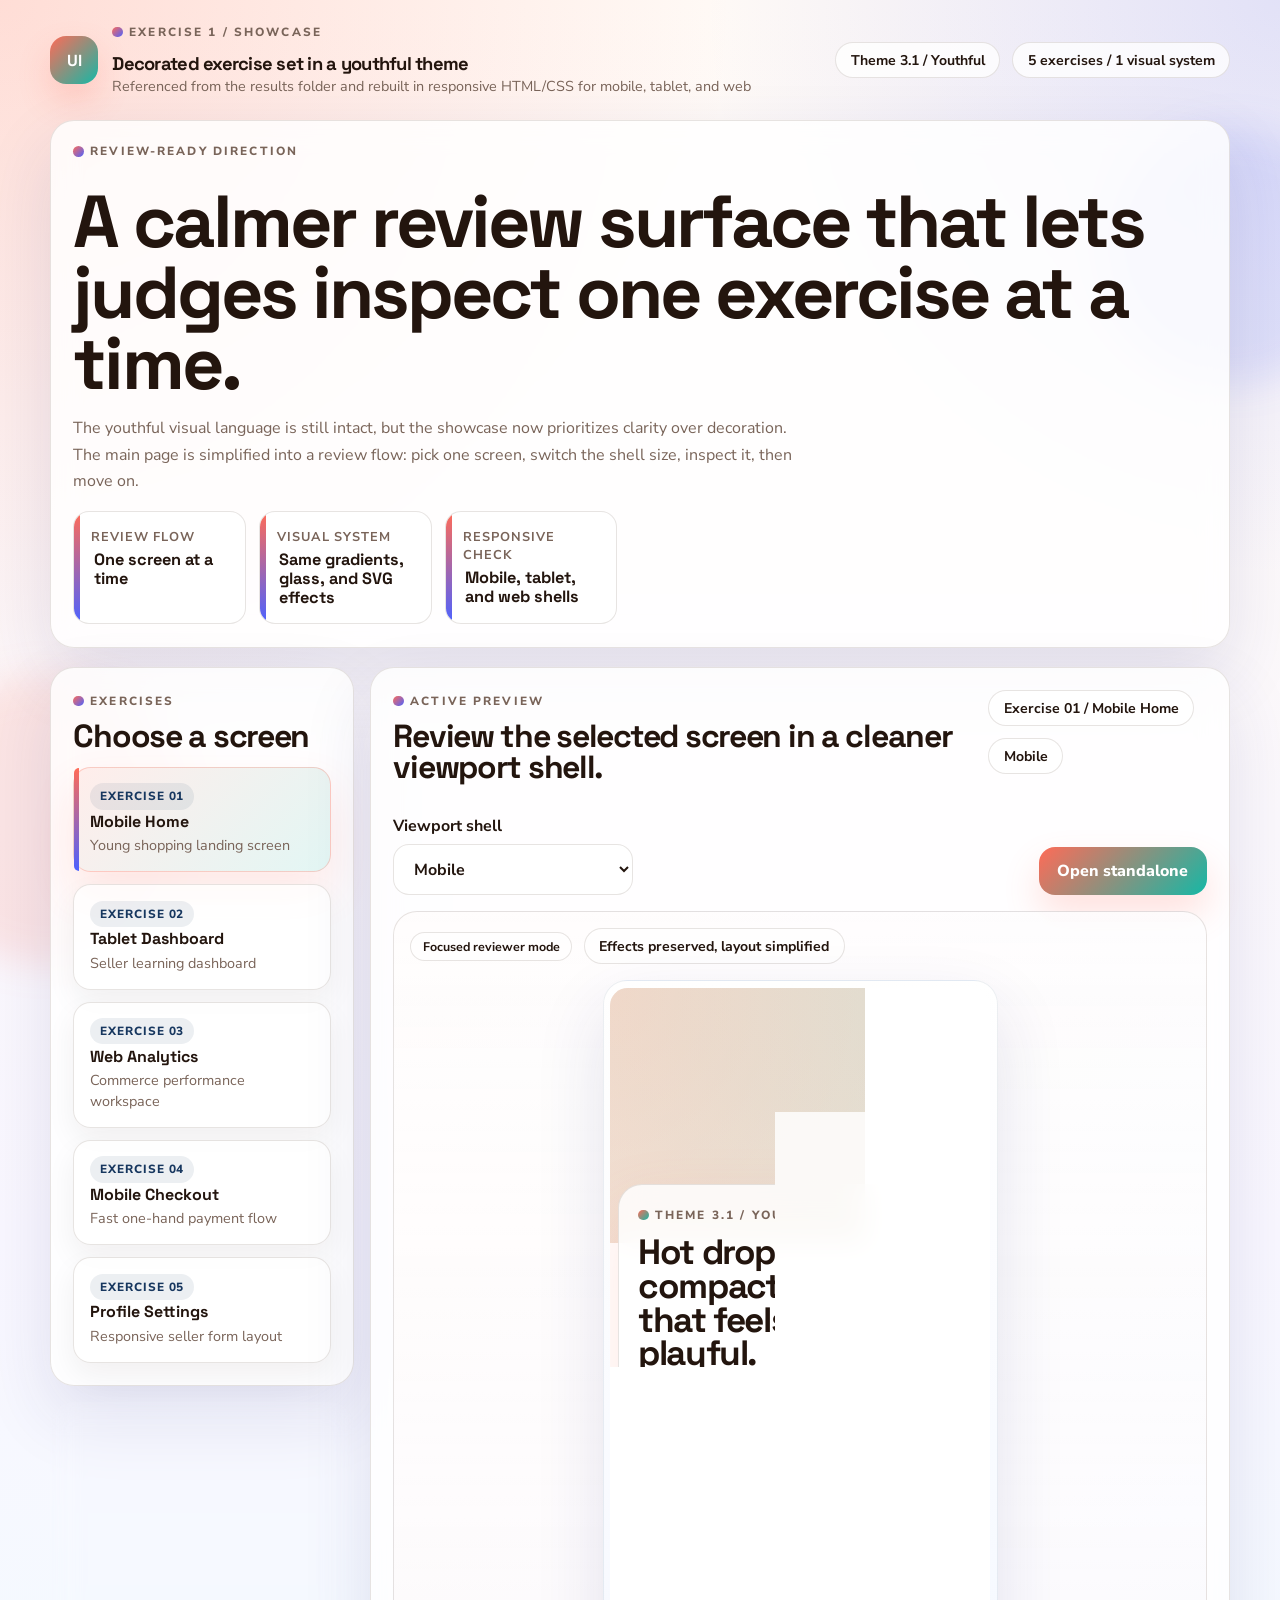
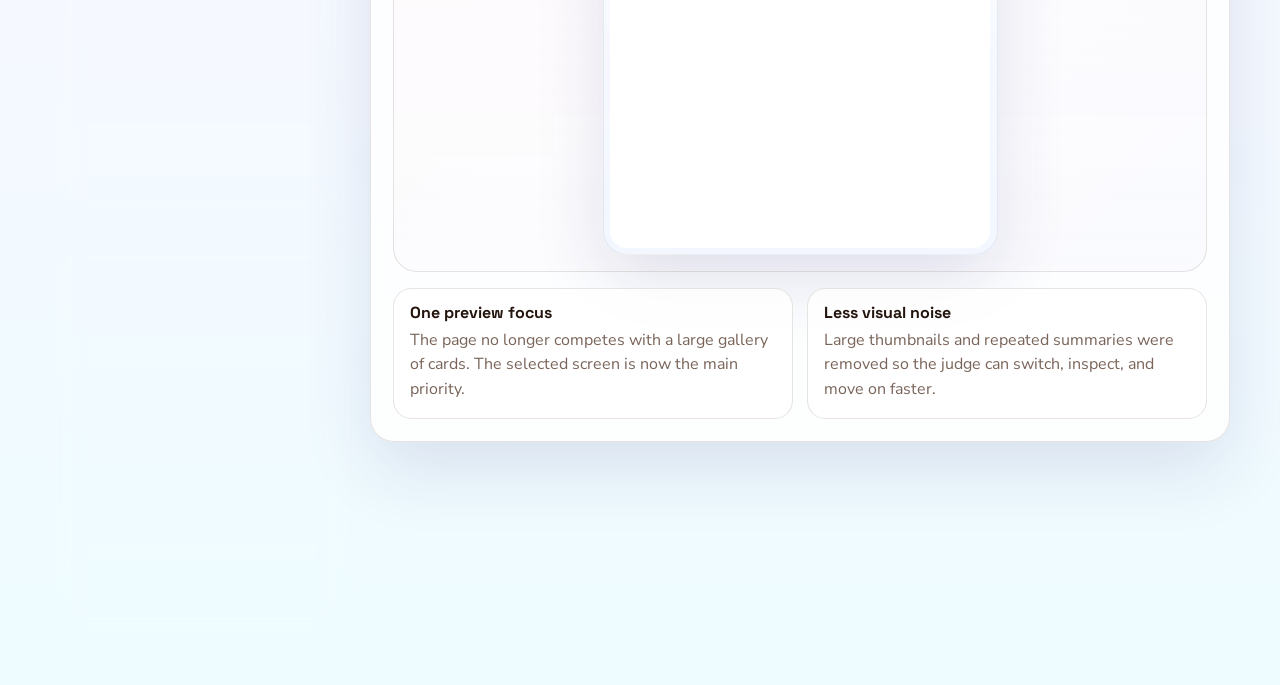
==== exercies/index.html @ d4d141f1 "first commit" ====
<!doctype html>
<html lang="en">
  <head>
    <meta charset="UTF-8" />
    <meta name="viewport" content="width=device-width, initial-scale=1.0" />
    <title>Exercise 1 - Youthful UI Showcase</title>
    <link rel="stylesheet" href="../assets/css/exercises-showcase.css" />
  </head>
  <body class="page-body page-index">
    <main class="page-shell">
      <header class="topbar">
        <div class="brand-line">
          <a class="brand-badge" href="index.html" aria-label="Exercise index">UI</a>
          <div class="brand-meta">
            <span class="eyebrow">Exercise 1 / Showcase</span>
            <h1 class="brand-title">Decorated exercise set in a youthful theme</h1>
            <span class="brand-subtitle">Referenced from the results folder and rebuilt in responsive HTML/CSS for mobile, tablet, and web</span>
          </div>
        </div>
        <div class="topbar-actions">
          <span class="ghost-chip">Theme 3.1 / Youthful</span>
          <span class="ghost-chip">5 exercises / 1 visual system</span>
        </div>
      </header>

      <section class="hero-card index-hero">
        <span class="eyebrow">Review-ready direction</span>
        <h2 class="display-title">A calmer review surface that lets judges inspect one exercise at a time.</h2>
        <p class="body-copy index-note">
          The youthful visual language is still intact, but the showcase now prioritizes clarity over decoration.
          The main page is simplified into a review flow: pick one screen, switch the shell size, inspect it, then move on.
        </p>
        <div class="index-kpis">
          <div class="index-kpi">
            <span class="stat-label">Review flow</span>
            <strong>One screen at a time</strong>
          </div>
          <div class="index-kpi">
            <span class="stat-label">Visual system</span>
            <strong>Same gradients, glass, and SVG effects</strong>
          </div>
          <div class="index-kpi">
            <span class="stat-label">Responsive check</span>
            <strong>Mobile, tablet, and web shells</strong>
          </div>
        </div>
      </section>

      <section class="review-layout">
        <aside class="review-sidebar">
          <section class="section-card review-group">
            <div class="section-header">
              <div>
                <span class="eyebrow">Exercises</span>
                <h2 class="section-title">Choose a screen</h2>
              </div>
            </div>
            <div class="review-screen-list">
              <button class="review-screen-button is-active" type="button" data-review-source="01-mobile-home.html" data-review-label="Exercise 01 / Mobile Home" data-review-default-viewport="mobile" aria-pressed="true">
                <span class="review-screen-code">Exercise 01</span>
                <strong>Mobile Home</strong>
                <span>Young shopping landing screen</span>
              </button>
              <button class="review-screen-button" type="button" data-review-source="02-tablet-learning-dashboard.html" data-review-label="Exercise 02 / Tablet Dashboard" data-review-default-viewport="tablet" aria-pressed="false">
                <span class="review-screen-code">Exercise 02</span>
                <strong>Tablet Dashboard</strong>
                <span>Seller learning dashboard</span>
              </button>
              <button class="review-screen-button" type="button" data-review-source="03-web-analytics.html" data-review-label="Exercise 03 / Web Analytics" data-review-default-viewport="web" aria-pressed="false">
                <span class="review-screen-code">Exercise 03</span>
                <strong>Web Analytics</strong>
                <span>Commerce performance workspace</span>
              </button>
              <button class="review-screen-button" type="button" data-review-source="04-mobile-checkout.html" data-review-label="Exercise 04 / Mobile Checkout" data-review-default-viewport="mobile" aria-pressed="false">
                <span class="review-screen-code">Exercise 04</span>
                <strong>Mobile Checkout</strong>
                <span>Fast one-hand payment flow</span>
              </button>
              <button class="review-screen-button" type="button" data-review-source="05-form-profile-settings.html" data-review-label="Exercise 05 / Profile Settings" data-review-default-viewport="web" aria-pressed="false">
                <span class="review-screen-code">Exercise 05</span>
                <strong>Profile Settings</strong>
                <span>Responsive seller form layout</span>
              </button>
            </div>
          </section>

          <section class="section-card review-group">
            <div class="section-header">
              <div>
                <span class="eyebrow">Reference labs</span>
                <h2 class="section-title">Open the original labs</h2>
              </div>
            </div>
            <div class="review-screen-list">
              <button class="review-screen-button review-screen-button--soft" type="button" data-review-source="../index.html" data-review-label="Design Language Lab" data-review-default-viewport="web" aria-pressed="false">
                <span class="review-screen-code">Reference</span>
                <strong>Design Language Lab</strong>
                <span>Original theme and viewport playground</span>
              </button>
              <button class="review-screen-button review-screen-button--soft" type="button" data-review-source="../form-controls.html" data-review-label="Form Controls Lab" data-review-default-viewport="web" aria-pressed="false">
                <span class="review-screen-code">Reference</span>
                <strong>Form Controls Lab</strong>
                <span>Original form-control comparison screen</span>
              </button>
            </div>
          </section>

          <section class="section-card review-group">
            <div class="section-header">
              <div>
                <span class="eyebrow">Judge checklist</span>
                <h2 class="section-title">What to inspect quickly</h2>
              </div>
            </div>
            <ul class="review-note-list">
              <li>Check hierarchy, spacing, and CTA visibility before checking decoration.</li>
              <li>Switch viewport shell to see whether the same screen still reads clearly.</li>
              <li>Use the standalone link if you want a full-page view for closer inspection.</li>
            </ul>
          </section>
        </aside>

        <section class="section-card review-main review-studio">
          <div class="section-header">
            <div>
              <span class="eyebrow">Active preview</span>
              <h2 class="section-title">Review the selected screen in a cleaner viewport shell.</h2>
            </div>
            <div class="chip-row">
              <span id="reviewScreenBadge" class="ghost-chip">Exercise 01 / Mobile Home</span>
              <span id="reviewViewportBadge" class="ghost-chip">Mobile</span>
            </div>
          </div>
          <div class="review-toolbar">
            <label class="field" for="reviewViewportSelect">
              Viewport shell
              <select class="select" id="reviewViewportSelect">
                <option value="mobile" selected>Mobile</option>
                <option value="tablet">Tablet</option>
                <option value="web">Web</option>
              </select>
            </label>
            <div class="review-actions">
              <a id="reviewOpenLink" class="button" href="01-mobile-home.html" target="_blank" rel="noreferrer">Open standalone</a>
            </div>
          </div>
          <div class="review-shell">
            <div class="review-status">
              <div class="chip-row">
                <span class="mini-tag">Focused reviewer mode</span>
                <span class="ghost-chip">Effects preserved, layout simplified</span>
              </div>
            </div>
            <div id="reviewViewport" class="review-viewport" data-review-viewport="mobile">
              <iframe id="reviewFrame" src="01-mobile-home.html" title="Exercise review preview" loading="lazy"></iframe>
            </div>
          </div>
          <div class="review-helper">
            <article class="criteria-card">
              <strong>One preview focus</strong>
              <p>The page no longer competes with a large gallery of cards. The selected screen is now the main priority.</p>
            </article>
            <article class="criteria-card">
              <strong>Less visual noise</strong>
              <p>Large thumbnails and repeated summaries were removed so the judge can switch, inspect, and move on faster.</p>
            </article>
          </div>
        </section>
      </section>
    </main>
    <script src="../assets/js/exercises-review.js"></script>
  </body>
</html>
---- assets/css/exercises-showcase.css ----
@import url("./exercises-core.css");
@import url("./exercises-shared-ui.css");
@import url("./exercises-screen-components.css");
@import url("./exercises-index.css");
@import url("./exercises-review-studio.css");
@import url("./exercises-themes-responsive.css");
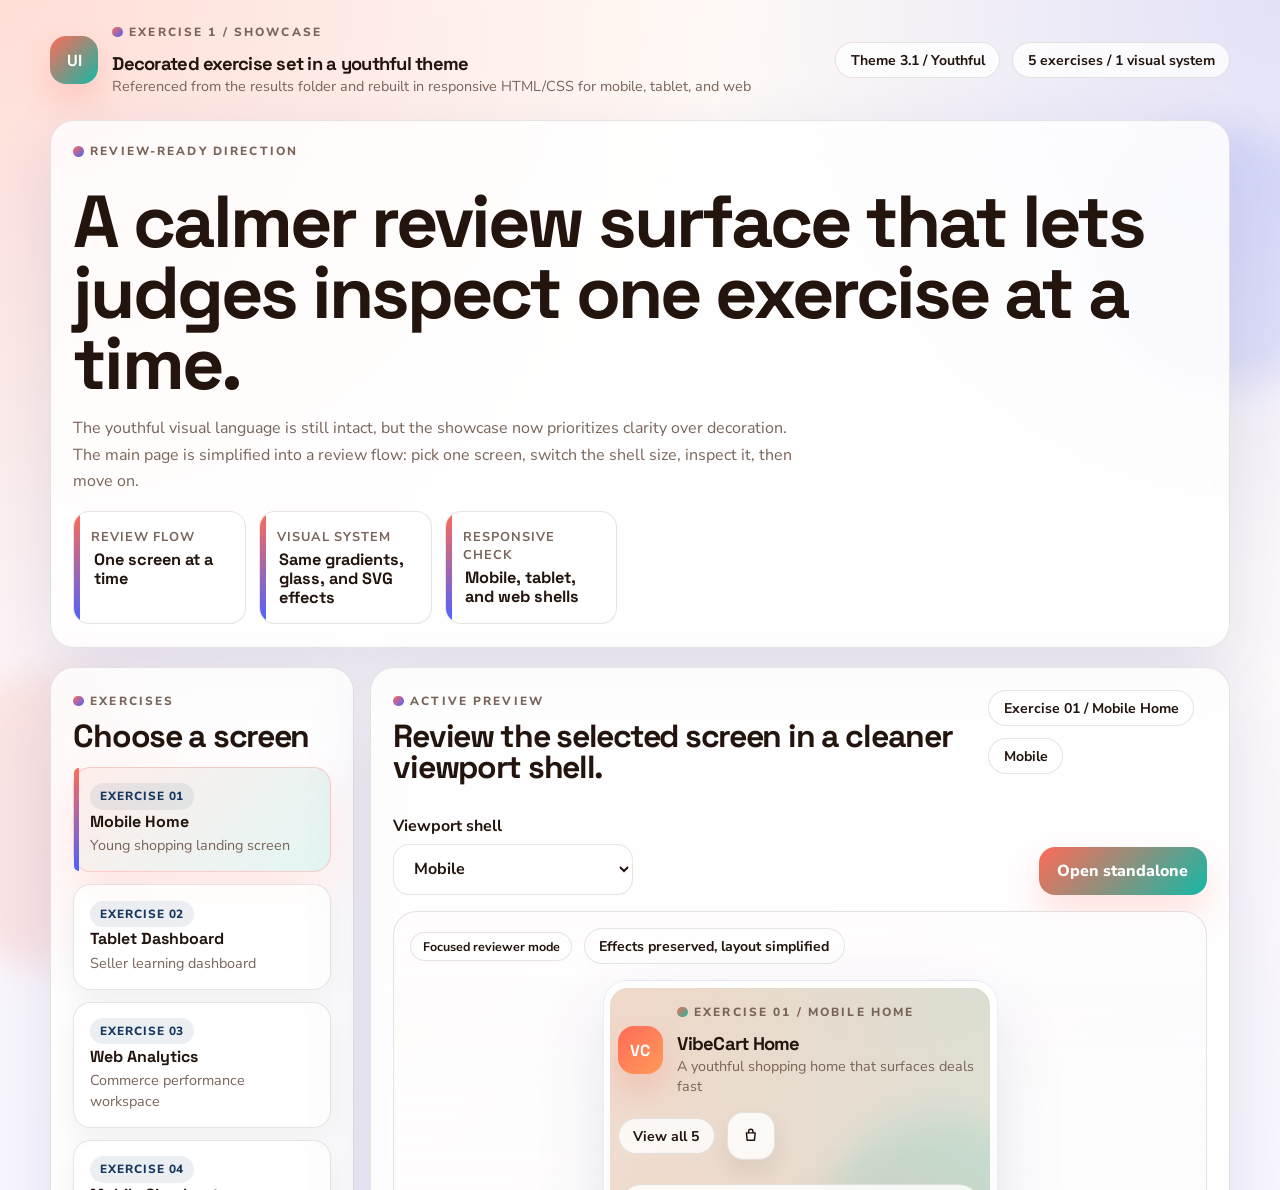
==== commit c7a92aae: "fix index.html" ====
--- a/exercies/index.html
+++ b/exercies/index.html
@@ -2,172 +2,11 @@
 <html lang="en">
   <head>
     <meta charset="UTF-8" />
+    <meta http-equiv="refresh" content="0; url=../index.html" />
     <meta name="viewport" content="width=device-width, initial-scale=1.0" />
-    <title>Exercise 1 - Youthful UI Showcase</title>
-    <link rel="stylesheet" href="../assets/css/exercises-showcase.css" />
+    <title>Exercise Showcase Redirect</title>
   </head>
-  <body class="page-body page-index">
-    <main class="page-shell">
-      <header class="topbar">
-        <div class="brand-line">
-          <a class="brand-badge" href="index.html" aria-label="Exercise index">UI</a>
-          <div class="brand-meta">
-            <span class="eyebrow">Exercise 1 / Showcase</span>
-            <h1 class="brand-title">Decorated exercise set in a youthful theme</h1>
-            <span class="brand-subtitle">Referenced from the results folder and rebuilt in responsive HTML/CSS for mobile, tablet, and web</span>
-          </div>
-        </div>
-        <div class="topbar-actions">
-          <span class="ghost-chip">Theme 3.1 / Youthful</span>
-          <span class="ghost-chip">5 exercises / 1 visual system</span>
-        </div>
-      </header>
-
-      <section class="hero-card index-hero">
-        <span class="eyebrow">Review-ready direction</span>
-        <h2 class="display-title">A calmer review surface that lets judges inspect one exercise at a time.</h2>
-        <p class="body-copy index-note">
-          The youthful visual language is still intact, but the showcase now prioritizes clarity over decoration.
-          The main page is simplified into a review flow: pick one screen, switch the shell size, inspect it, then move on.
-        </p>
-        <div class="index-kpis">
-          <div class="index-kpi">
-            <span class="stat-label">Review flow</span>
-            <strong>One screen at a time</strong>
-          </div>
-          <div class="index-kpi">
-            <span class="stat-label">Visual system</span>
-            <strong>Same gradients, glass, and SVG effects</strong>
-          </div>
-          <div class="index-kpi">
-            <span class="stat-label">Responsive check</span>
-            <strong>Mobile, tablet, and web shells</strong>
-          </div>
-        </div>
-      </section>
-
-      <section class="review-layout">
-        <aside class="review-sidebar">
-          <section class="section-card review-group">
-            <div class="section-header">
-              <div>
-                <span class="eyebrow">Exercises</span>
-                <h2 class="section-title">Choose a screen</h2>
-              </div>
-            </div>
-            <div class="review-screen-list">
-              <button class="review-screen-button is-active" type="button" data-review-source="01-mobile-home.html" data-review-label="Exercise 01 / Mobile Home" data-review-default-viewport="mobile" aria-pressed="true">
-                <span class="review-screen-code">Exercise 01</span>
-                <strong>Mobile Home</strong>
-                <span>Young shopping landing screen</span>
-              </button>
-              <button class="review-screen-button" type="button" data-review-source="02-tablet-learning-dashboard.html" data-review-label="Exercise 02 / Tablet Dashboard" data-review-default-viewport="tablet" aria-pressed="false">
-                <span class="review-screen-code">Exercise 02</span>
-                <strong>Tablet Dashboard</strong>
-                <span>Seller learning dashboard</span>
-              </button>
-              <button class="review-screen-button" type="button" data-review-source="03-web-analytics.html" data-review-label="Exercise 03 / Web Analytics" data-review-default-viewport="web" aria-pressed="false">
-                <span class="review-screen-code">Exercise 03</span>
-                <strong>Web Analytics</strong>
-                <span>Commerce performance workspace</span>
-              </button>
-              <button class="review-screen-button" type="button" data-review-source="04-mobile-checkout.html" data-review-label="Exercise 04 / Mobile Checkout" data-review-default-viewport="mobile" aria-pressed="false">
-                <span class="review-screen-code">Exercise 04</span>
-                <strong>Mobile Checkout</strong>
-                <span>Fast one-hand payment flow</span>
-              </button>
-              <button class="review-screen-button" type="button" data-review-source="05-form-profile-settings.html" data-review-label="Exercise 05 / Profile Settings" data-review-default-viewport="web" aria-pressed="false">
-                <span class="review-screen-code">Exercise 05</span>
-                <strong>Profile Settings</strong>
-                <span>Responsive seller form layout</span>
-              </button>
-            </div>
-          </section>
-
-          <section class="section-card review-group">
-            <div class="section-header">
-              <div>
-                <span class="eyebrow">Reference labs</span>
-                <h2 class="section-title">Open the original labs</h2>
-              </div>
-            </div>
-            <div class="review-screen-list">
-              <button class="review-screen-button review-screen-button--soft" type="button" data-review-source="../index.html" data-review-label="Design Language Lab" data-review-default-viewport="web" aria-pressed="false">
-                <span class="review-screen-code">Reference</span>
-                <strong>Design Language Lab</strong>
-                <span>Original theme and viewport playground</span>
-              </button>
-              <button class="review-screen-button review-screen-button--soft" type="button" data-review-source="../form-controls.html" data-review-label="Form Controls Lab" data-review-default-viewport="web" aria-pressed="false">
-                <span class="review-screen-code">Reference</span>
-                <strong>Form Controls Lab</strong>
-                <span>Original form-control comparison screen</span>
-              </button>
-            </div>
-          </section>
-
-          <section class="section-card review-group">
-            <div class="section-header">
-              <div>
-                <span class="eyebrow">Judge checklist</span>
-                <h2 class="section-title">What to inspect quickly</h2>
-              </div>
-            </div>
-            <ul class="review-note-list">
-              <li>Check hierarchy, spacing, and CTA visibility before checking decoration.</li>
-              <li>Switch viewport shell to see whether the same screen still reads clearly.</li>
-              <li>Use the standalone link if you want a full-page view for closer inspection.</li>
-            </ul>
-          </section>
-        </aside>
-
-        <section class="section-card review-main review-studio">
-          <div class="section-header">
-            <div>
-              <span class="eyebrow">Active preview</span>
-              <h2 class="section-title">Review the selected screen in a cleaner viewport shell.</h2>
-            </div>
-            <div class="chip-row">
-              <span id="reviewScreenBadge" class="ghost-chip">Exercise 01 / Mobile Home</span>
-              <span id="reviewViewportBadge" class="ghost-chip">Mobile</span>
-            </div>
-          </div>
-          <div class="review-toolbar">
-            <label class="field" for="reviewViewportSelect">
-              Viewport shell
-              <select class="select" id="reviewViewportSelect">
-                <option value="mobile" selected>Mobile</option>
-                <option value="tablet">Tablet</option>
-                <option value="web">Web</option>
-              </select>
-            </label>
-            <div class="review-actions">
-              <a id="reviewOpenLink" class="button" href="01-mobile-home.html" target="_blank" rel="noreferrer">Open standalone</a>
-            </div>
-          </div>
-          <div class="review-shell">
-            <div class="review-status">
-              <div class="chip-row">
-                <span class="mini-tag">Focused reviewer mode</span>
-                <span class="ghost-chip">Effects preserved, layout simplified</span>
-              </div>
-            </div>
-            <div id="reviewViewport" class="review-viewport" data-review-viewport="mobile">
-              <iframe id="reviewFrame" src="01-mobile-home.html" title="Exercise review preview" loading="lazy"></iframe>
-            </div>
-          </div>
-          <div class="review-helper">
-            <article class="criteria-card">
-              <strong>One preview focus</strong>
-              <p>The page no longer competes with a large gallery of cards. The selected screen is now the main priority.</p>
-            </article>
-            <article class="criteria-card">
-              <strong>Less visual noise</strong>
-              <p>Large thumbnails and repeated summaries were removed so the judge can switch, inspect, and move on faster.</p>
-            </article>
-          </div>
-        </section>
-      </section>
-    </main>
-    <script src="../assets/js/exercises-review.js"></script>
+  <body>
+    <p><a href="../index.html">Open the exercise showcase</a></p>
   </body>
 </html>
